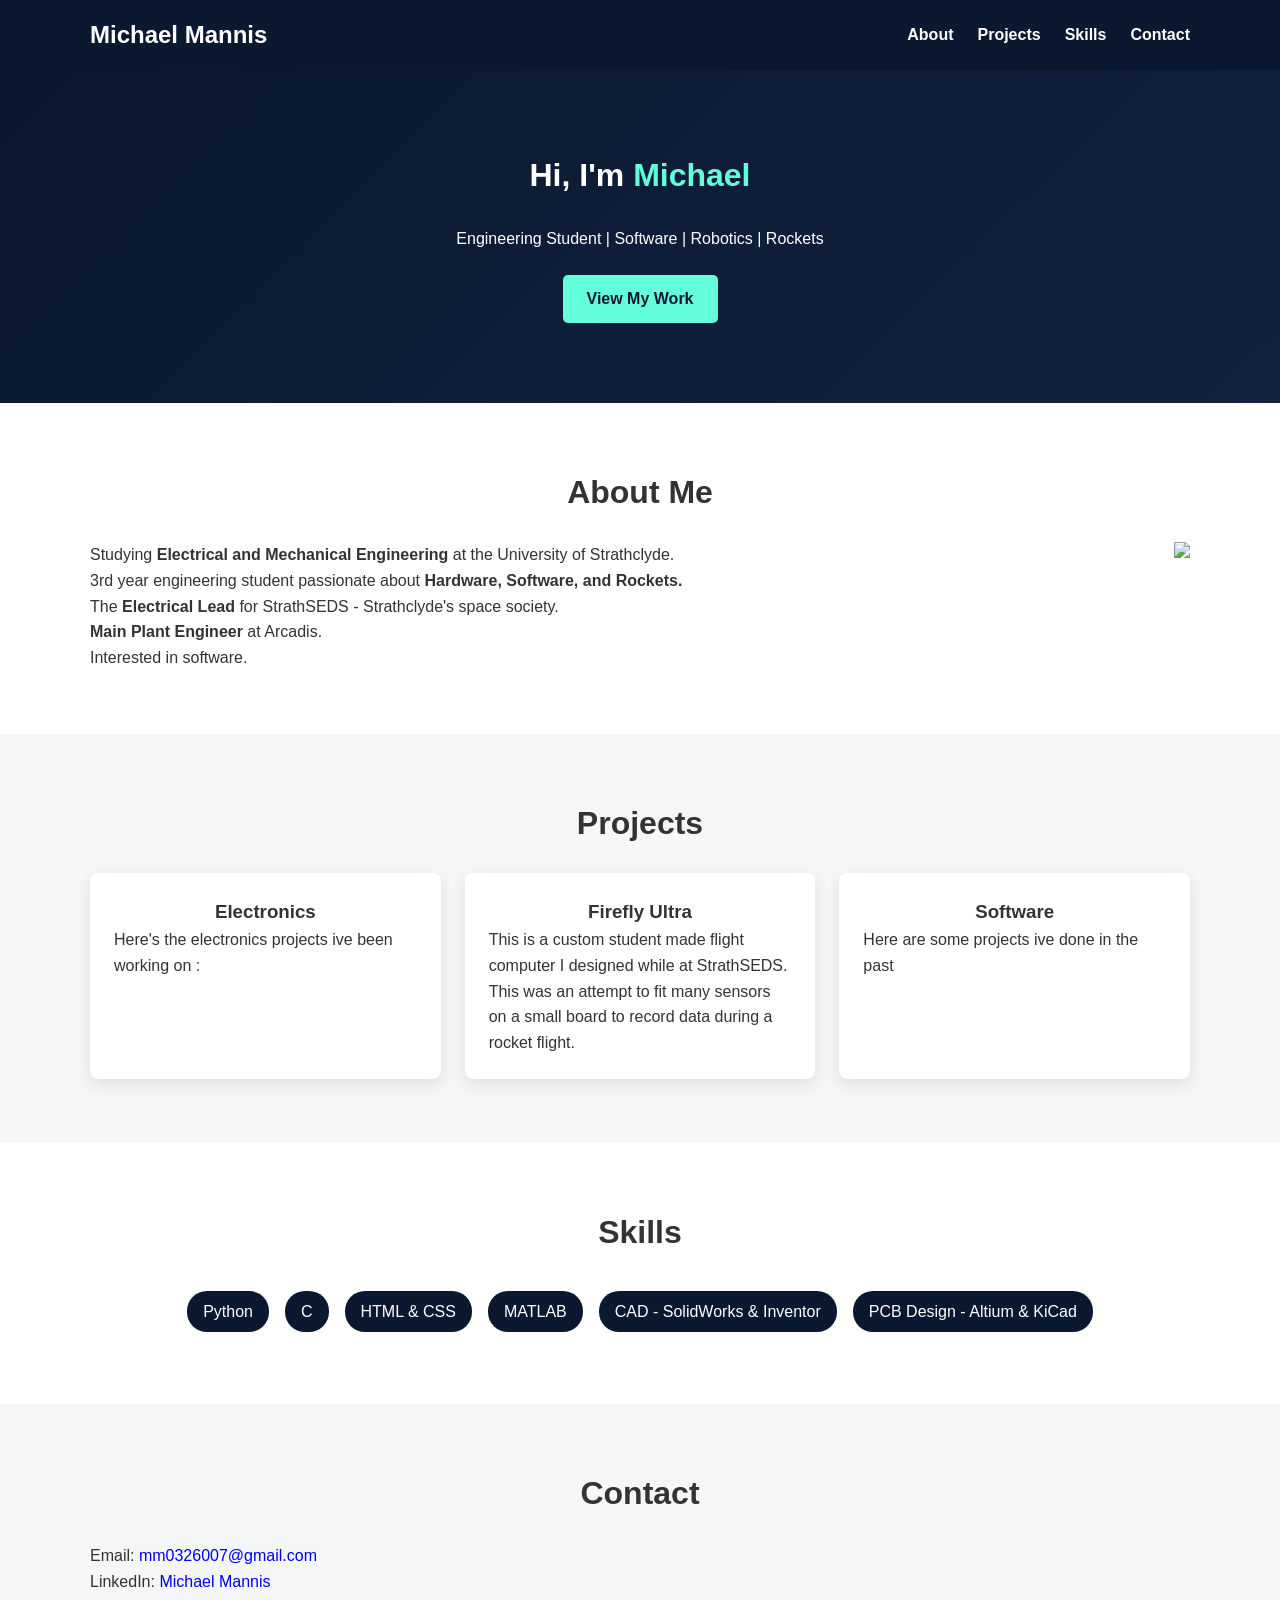
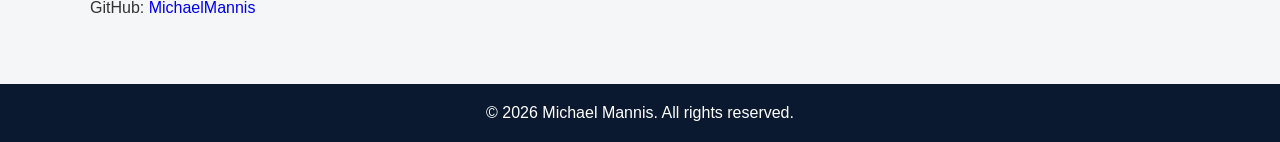
==== index.html @ 92c67d46 "general fixes for 3rd year" ====
<!DOCTYPE html>
<html lang="en">
<head>
    <meta charset="UTF-8" />
    <meta name="viewport" content="width=device-width, initial-scale=1.0"/>
    <title>Michael Mannis | Engineering Portfolio</title>
    <link rel="stylesheet" href="style.css" />
</head>
<body>

    <!-- Navigation -->
    <header>
        <nav class="container">
            <h1 class="logo">Michael Mannis</h1>
            <ul class="nav-links">
                <li><a href="#about">About</a></li>
                <li><a href="#projects">Projects</a></li>
                <li><a href="#skills">Skills</a></li>
                <li><a href="#contact">Contact</a></li>
            </ul>
        </nav>
    </header>

    <!-- Hero Section -->
    <section class="hero">
        <div class="container">
            <h2>Hi, I'm <span>Michael</span></h2>
            <p>Engineering Student | Software | Robotics | Rockets</p>
            <a href="#projects" class="btn">View My Work</a>
        </div>
    </section>

    <!-- About -->
    <section id="about" class="section">
        <div class="container">
            <h2>About Me</h2>
            <img src="mach michael.png" style="float:right">
            <p>
                Studying <b>Electrical and Mechanical Engineering</b> at the University of Strathclyde.
                <br> 3rd year engineering student passionate about <b>Hardware, Software, and Rockets.</b>
                <br> The <b>Electrical Lead</b> for StrathSEDS - Strathclyde's space society.
                <br> <b>Main Plant Engineer</b> at Arcadis.
                <br> Interested in software.

            </p>
        </div>
    </section>

    <!-- Projects -->
    <section id="projects" class="section light">
        <div class="container">
            <h2>Projects</h2>

            <div class="cards" >
                <div class="card" onclick="window.location.href='Electronics.html'">
                    <h3 class = "cardheading">Electronics</h3>
                    <p>Here's the electronics projects ive been working on :
                    </p>
                </div>
                <div class="card" onclick="window.location.href='Firefly ultra.html'">
                    <h3 class = "cardheading">Firefly Ultra</h3>
                    <p>This is a custom student made flight computer I designed while at StrathSEDS.
                    This was an attempt to fit many sensors on a small board to record data during a rocket flight. <br> 
                    <!--- <img class="imagecentre" src="ultra1.png" alt="picture of firefly ultra" width="400"height="400">
                    -->
                    </p>
                    
                </div>
                <div class="card" onclick="window.location.href='Software.html'">
                    <h3 class = "cardheading">Software</h3>
                    <p>Here are some projects ive done in the past</p>
                </div>
            </div>
<!---
            <div class="cards">
                <a href="Firefly ultra.html" class="nicebtn">Ultra</a>
                <a href="SkyStephen.html" class="nicebtn">Sky stephen</a>
                <a href="#projects" class="nicebtn">View My Work</a>
            </div>

--->     
    </section>

    <!-- Skills -->
    <section id="skills" class="section">
        <div class="container">
            <h2>Skills</h2>
            <ul class="skills-list">
                <li>Python</li>
                <li>C</li>
                <li>HTML & CSS</li>
                <li>MATLAB</li>
                <li>CAD - SolidWorks & Inventor</li>
                <li>PCB Design - Altium & KiCad</li>
            </ul>
        </div>
    </section>

    <!-- Contact -->
    <section id="contact" class="section light">
        <div class="container">
            <h2>Contact</h2>
            <p>Email: <a href="mailto:mm0326007@gmail.com?subject=Hello&body=Hi%20there%20I'm">mm0326007@gmail.com</a></p>
            <p>LinkedIn: <a href=https://www.linkedin.com/in/michael-mannis-b6a968338/> Michael Mannis</a></p>
            <p>GitHub: <a href=https://github.com/MichaelMannis/> MichaelMannis</a></p>
        </div>
    </section>

    <!-- Footer -->
    <footer>
        <p>© 2026 Michael Mannis. All rights reserved.</p>
    </footer>

</body>
</html>
---- style.css ----
/* Reset */
* {
    margin: 0;
    padding: 0;
    box-sizing: border-box;
    font-family: Arial, Helvetica, sans-serif;
}
/* Global */
body {
    line-height: 1.6;
    color: #333;
}
a {
   text-decoration: none; 
}
.imagecentre{
    display: block;
    margin: auto;
    width: 80%;
}
.container {
    width: 90%;
    max-width: 1100px;
    margin: auto;
}

.section {
    padding: 4rem 0;
}

.section.light {
    background: #f4f6f8;
}

h2 {
    margin-bottom: 1.5rem;
    font-size: 2rem;
    text-align: center;
}

/* Header */
header {
    background: #0a192f;
    padding: 1rem 0;
}

.logo {
    color: #fff;
}

nav {
    display: flex;
    justify-content: space-between;
    align-items: center;
}

.nav-links {
    list-style: none;
    display: flex;
}

.nav-links li {
    margin-left: 1.5rem;
}

.nav-links a {
    color: #fff;
    text-decoration: none;
    font-weight: bold;
}

.nav-links a:hover {
    color: #64ffda;
}

/* Hero */
.hero {
    background: linear-gradient(135deg, #0a192f, #112240);
    color: #fff;
    padding: 5rem 0;
    text-align: center;
}

.hero span {
    color: #64ffda;
}

.btn {
    display: inline-block;
    margin-top: 1.5rem;
    padding: 0.7rem 1.5rem;
    background: #64ffda;
    color: #0a192f;
    text-decoration: none;
    border-radius: 5px;
    font-weight: bold;
}
.nicebtn {
    display: inline-block;
    margin-top: 1.5rem;
    padding: 0.7rem 1.5rem;
    background: #112240;
    color: #F0F0F0;
    text-decoration: none;
    border-radius: 5px;
    font-weight: bold;
}

/* Projects */
.cards {
    display: grid;
    grid-template-columns: repeat(auto-fit, minmax(250px, 1fr));
    gap: 1.5rem;
}

.cardheading {
    text-align: center;
    vertical-align: middle;
}

.card {
    background: #fff;
    padding: 1.5rem;
    border-radius: 8px;
    box-shadow: 0 5px 15px rgba(0,0,0,0.1);
    text-decoration: none;
    transition-duration: 350ms;
}

.card:hover{
    transform: scale(1.1);
}

/* Skills */
.skills-list {
    display: flex;
    flex-wrap: wrap;
    justify-content: center;
    list-style: none;
}

.skills-list li {
    background: #0a192f;
    color: #fff;
    margin: 0.5rem;
    padding: 0.5rem 1rem;
    border-radius: 20px;
}

/* Footer */
footer {
    background: #0a192f;
    color: #fff;
    text-align: center;
    padding: 1rem 0;
}
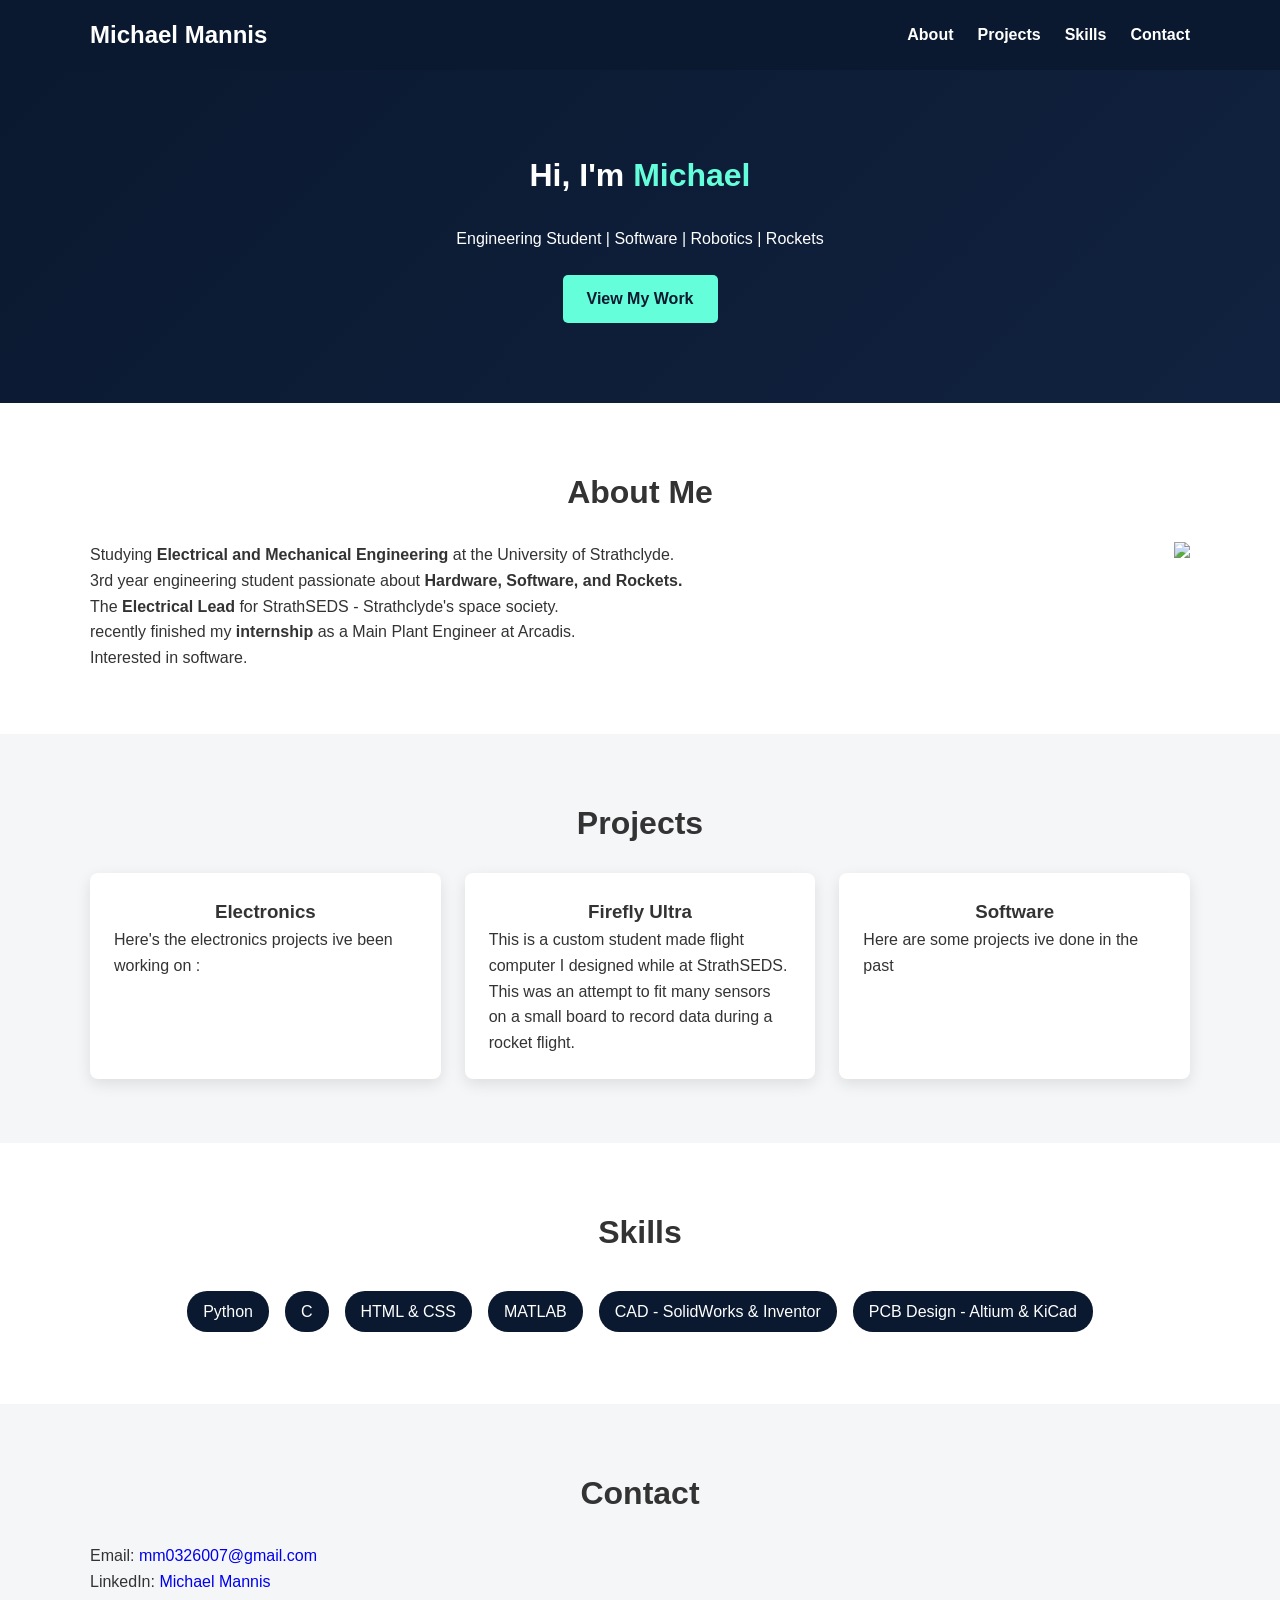
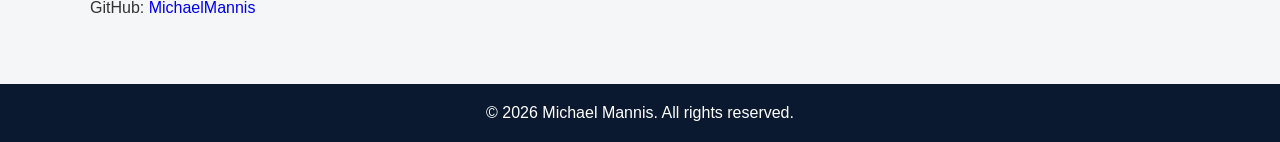
==== commit d71ef60c: "fixed bolding" ====
--- a/index.html
+++ b/index.html
@@ -39,7 +39,7 @@
                 Studying <b>Electrical and Mechanical Engineering</b> at the University of Strathclyde.
                 <br> 3rd year engineering student passionate about <b>Hardware, Software, and Rockets.</b>
                 <br> The <b>Electrical Lead</b> for StrathSEDS - Strathclyde's space society.
-                <br> <b>Main Plant Engineer</b> at Arcadis.
+                <br> recently finished my <b>internship</b> as a Main Plant Engineer at Arcadis.
                 <br> Interested in software.
 
             </p>
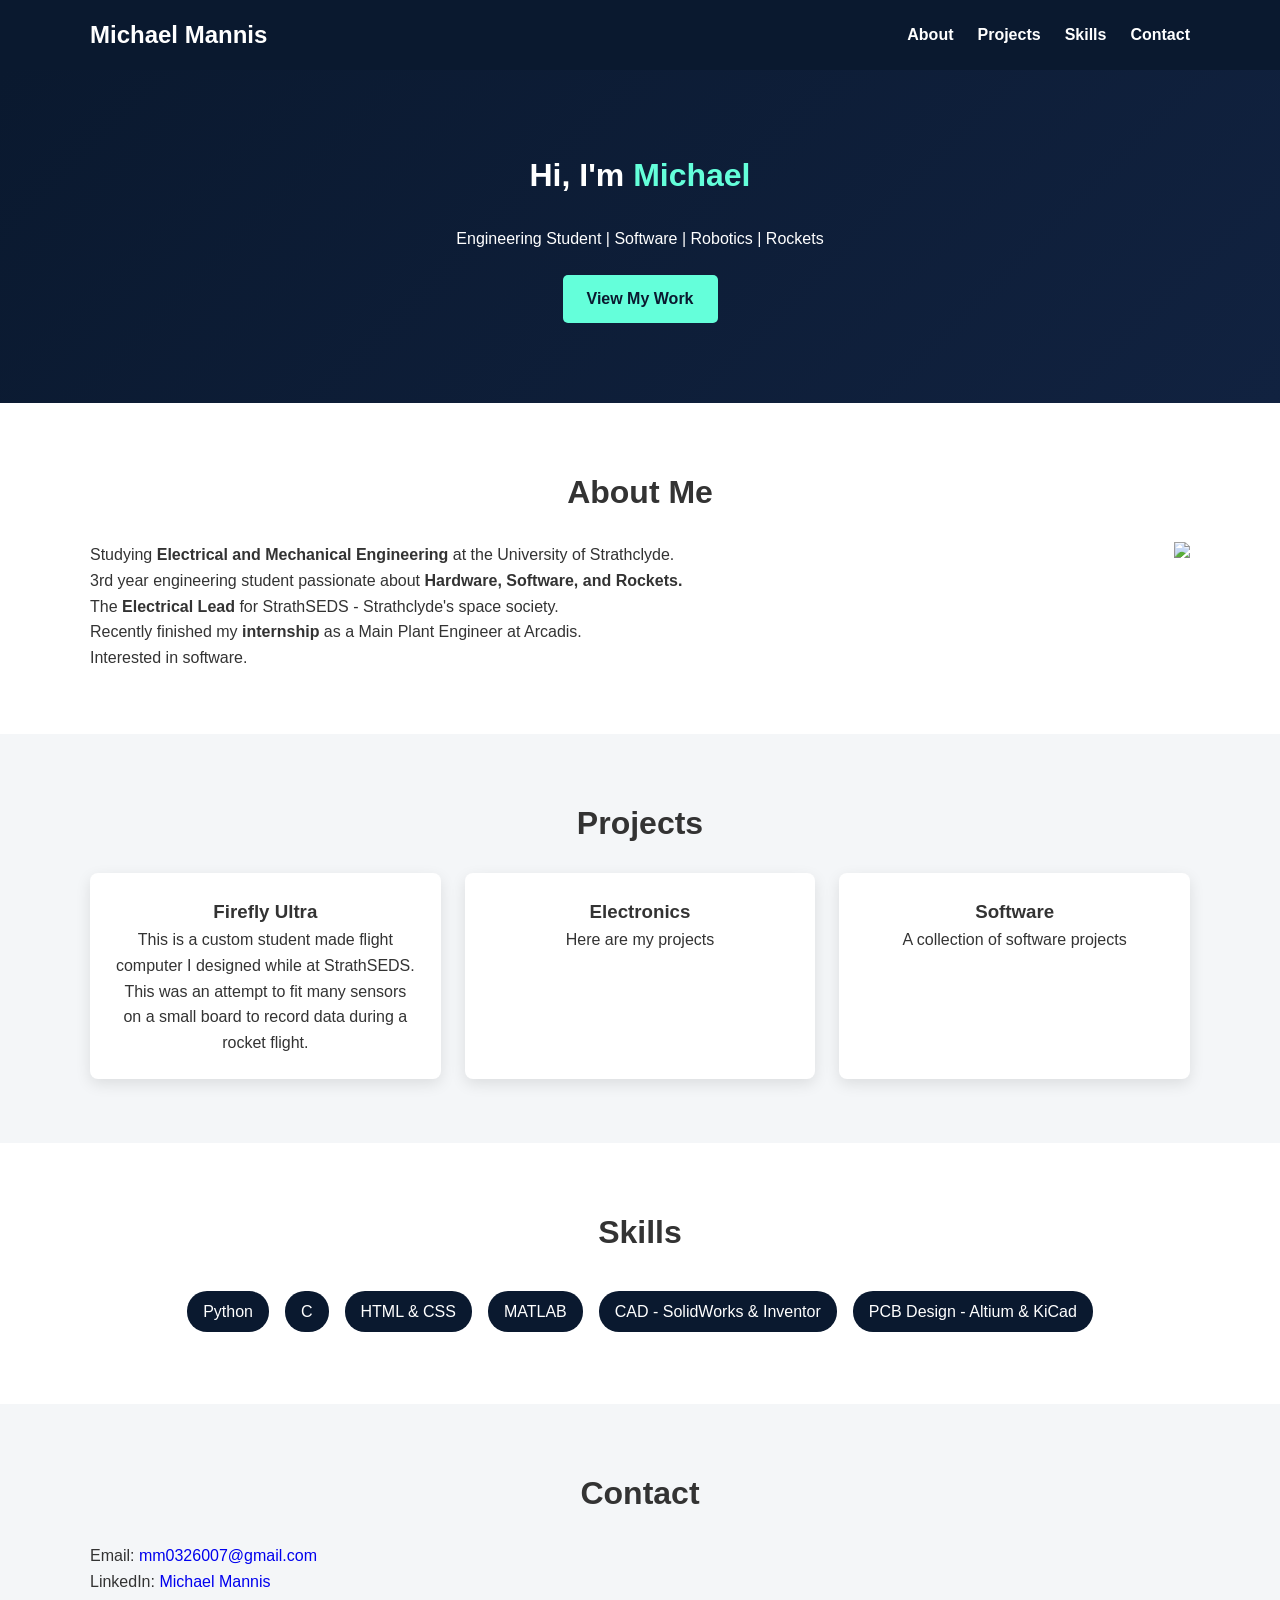
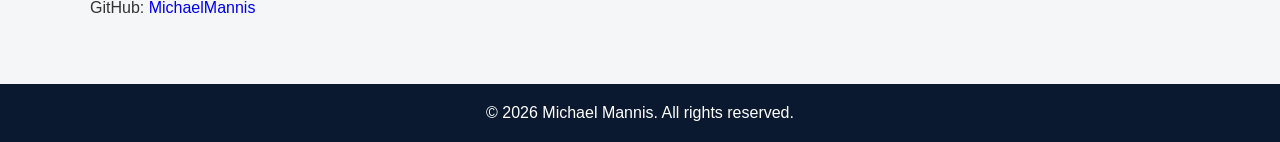
==== commit 7444cfad: "fixed the cards" ====
--- a/index.html
+++ b/index.html
@@ -39,7 +39,7 @@
                 Studying <b>Electrical and Mechanical Engineering</b> at the University of Strathclyde.
                 <br> 3rd year engineering student passionate about <b>Hardware, Software, and Rockets.</b>
                 <br> The <b>Electrical Lead</b> for StrathSEDS - Strathclyde's space society.
-                <br> recently finished my <b>internship</b> as a Main Plant Engineer at Arcadis.
+                <br> Recently finished my <b>internship</b> as a Main Plant Engineer at Arcadis.
                 <br> Interested in software.
 
             </p>
@@ -51,24 +51,25 @@
         <div class="container">
             <h2>Projects</h2>
 
-            <div class="cards" >
-                <div class="card" onclick="window.location.href='Electronics.html'">
-                    <h3 class = "cardheading">Electronics</h3>
-                    <p>Here's the electronics projects ive been working on :
-                    </p>
-                </div>
+            <div class="cards">
                 <div class="card" onclick="window.location.href='Firefly ultra.html'">
                     <h3 class = "cardheading">Firefly Ultra</h3>
-                    <p>This is a custom student made flight computer I designed while at StrathSEDS.
+                    <p class="cardwriting">This is a custom student made flight computer I designed while at StrathSEDS.
                     This was an attempt to fit many sensors on a small board to record data during a rocket flight. <br> 
                     <!--- <img class="imagecentre" src="ultra1.png" alt="picture of firefly ultra" width="400"height="400">
                     -->
                     </p>
-                    
                 </div>
+
+                <div class="card" onclick="window.location.href='Electronics.html'">
+                    <h3 class = "cardheading">Electronics</h3>
+                    <p class ="cardwriting">Here are my projects
+                    </p>
+                </div>
+
                 <div class="card" onclick="window.location.href='Software.html'">
                     <h3 class = "cardheading">Software</h3>
-                    <p>Here are some projects ive done in the past</p>
+                    <p class="cardwriting">A collection of software projects</p>
                 </div>
             </div>
 <!---
--- a/style.css
+++ b/style.css
@@ -17,6 +17,10 @@
     display: block;
     margin: auto;
     width: 80%;
+}
+.cardwriting{
+    text-align: center;
+
 }
 .container {
     width: 90%;
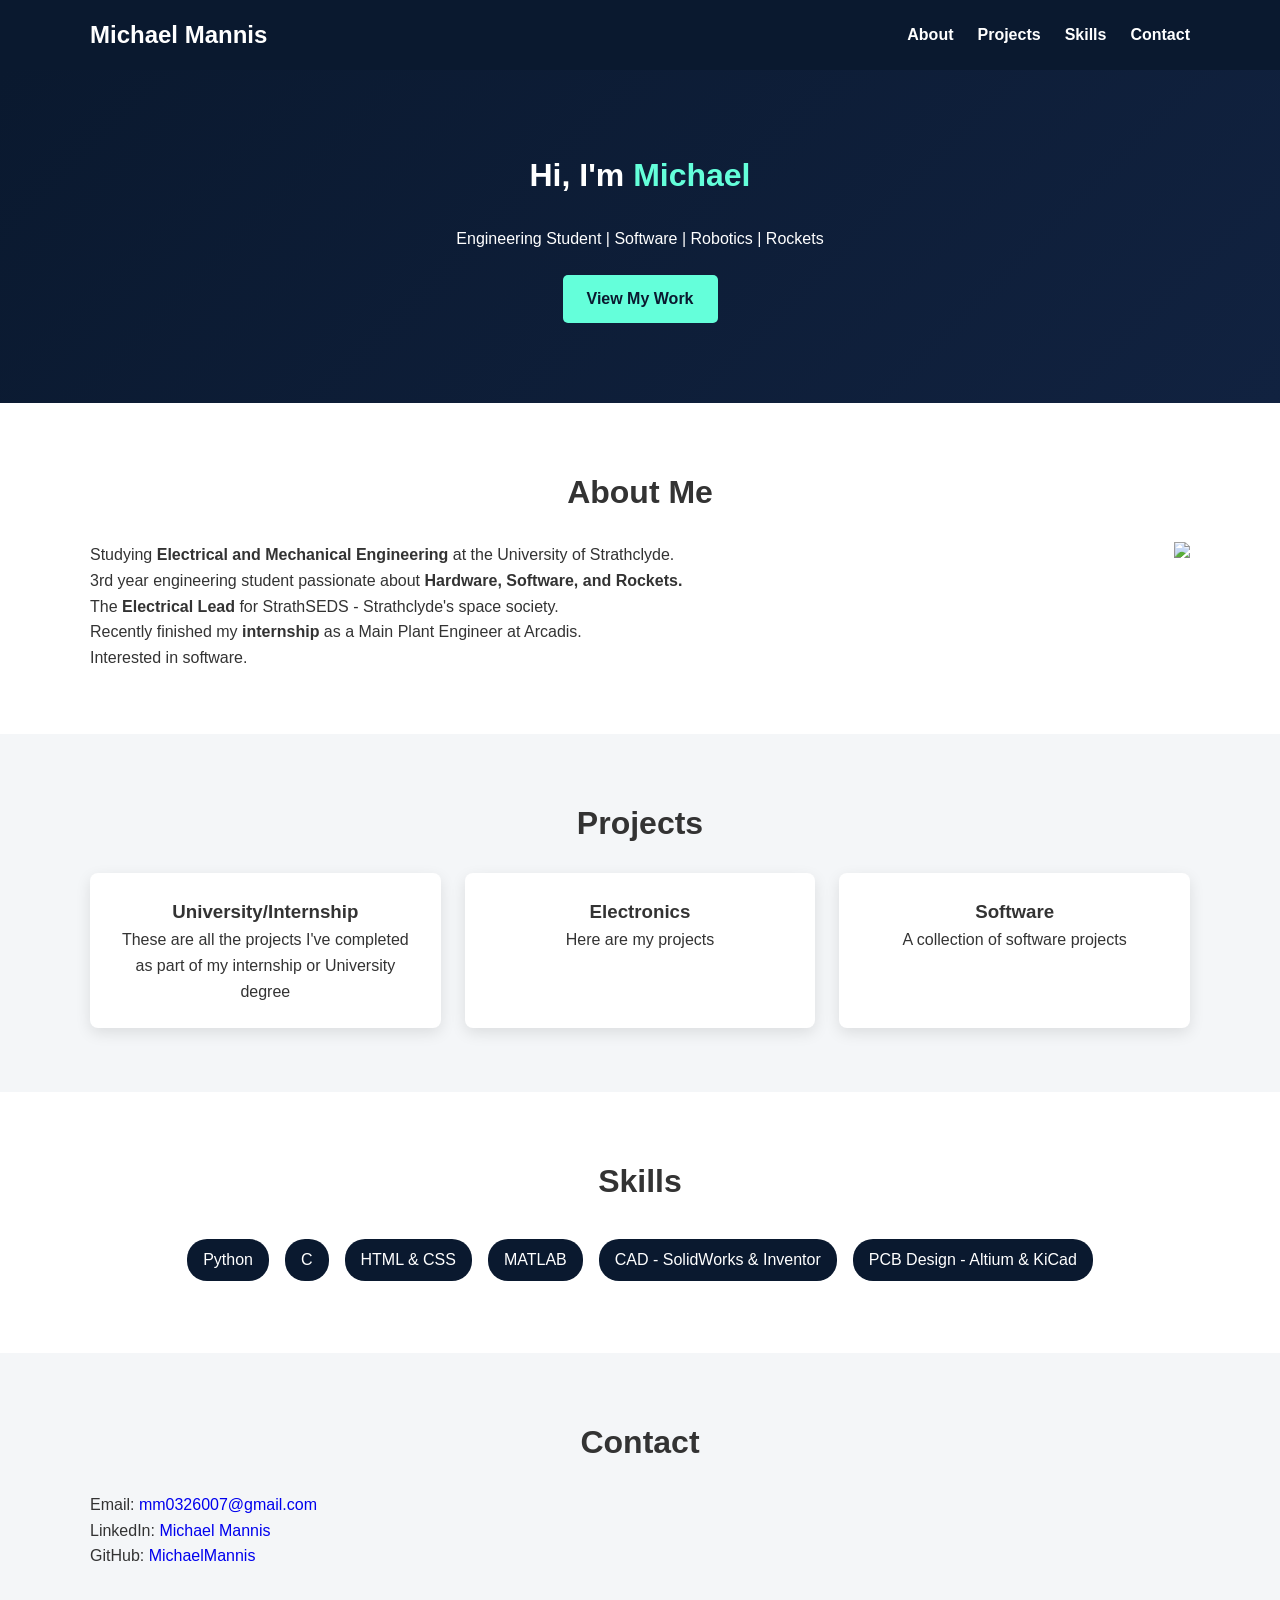
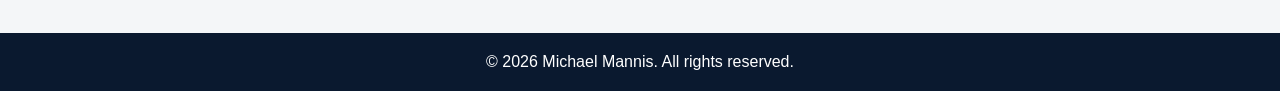
==== commit d390e4f2: "edits to electronics page" ====
--- a/index.html
+++ b/index.html
@@ -53,11 +53,8 @@
 
             <div class="cards">
                 <div class="card" onclick="window.location.href='Firefly ultra.html'">
-                    <h3 class = "cardheading">Firefly Ultra</h3>
-                    <p class="cardwriting">This is a custom student made flight computer I designed while at StrathSEDS.
-                    This was an attempt to fit many sensors on a small board to record data during a rocket flight. <br> 
-                    <!--- <img class="imagecentre" src="ultra1.png" alt="picture of firefly ultra" width="400"height="400">
-                    -->
+                    <h3 class = "cardheading">University/Internship</h3>
+                    <p class="cardwriting">These are all the projects I've completed as part of my internship or University degree
                     </p>
                 </div>
 
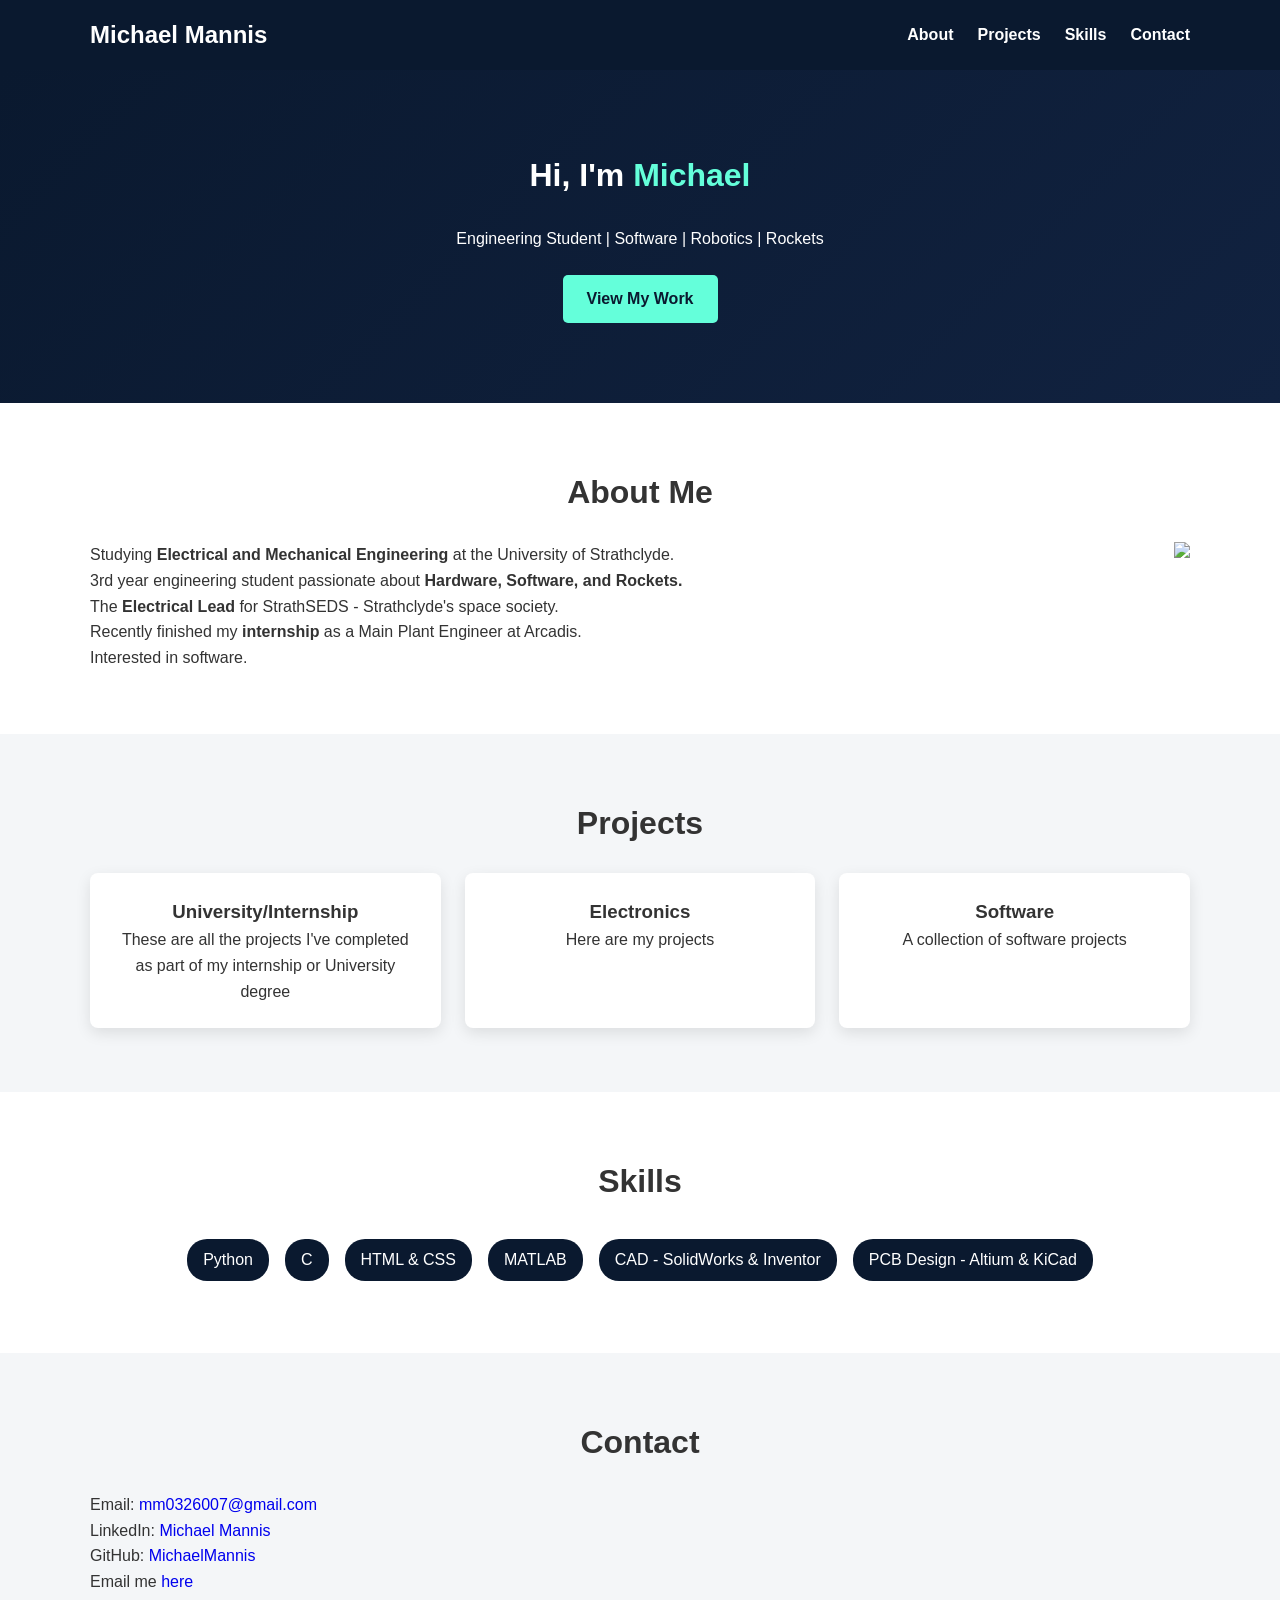
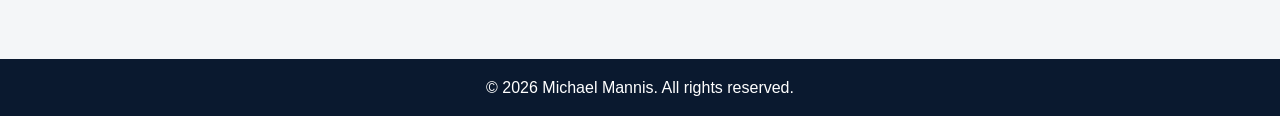
==== commit 9cb87bb8: "added contact at bottom" ====
--- a/index.html
+++ b/index.html
@@ -101,6 +101,7 @@
             <p>Email: <a href="mailto:mm0326007@gmail.com?subject=Hello&body=Hi%20there%20I'm">mm0326007@gmail.com</a></p>
             <p>LinkedIn: <a href=https://www.linkedin.com/in/michael-mannis-b6a968338/> Michael Mannis</a></p>
             <p>GitHub: <a href=https://github.com/MichaelMannis/> MichaelMannis</a></p>
+            <p>Email me <a href="/contact.html">here</a></p>
         </div>
     </section>
 
